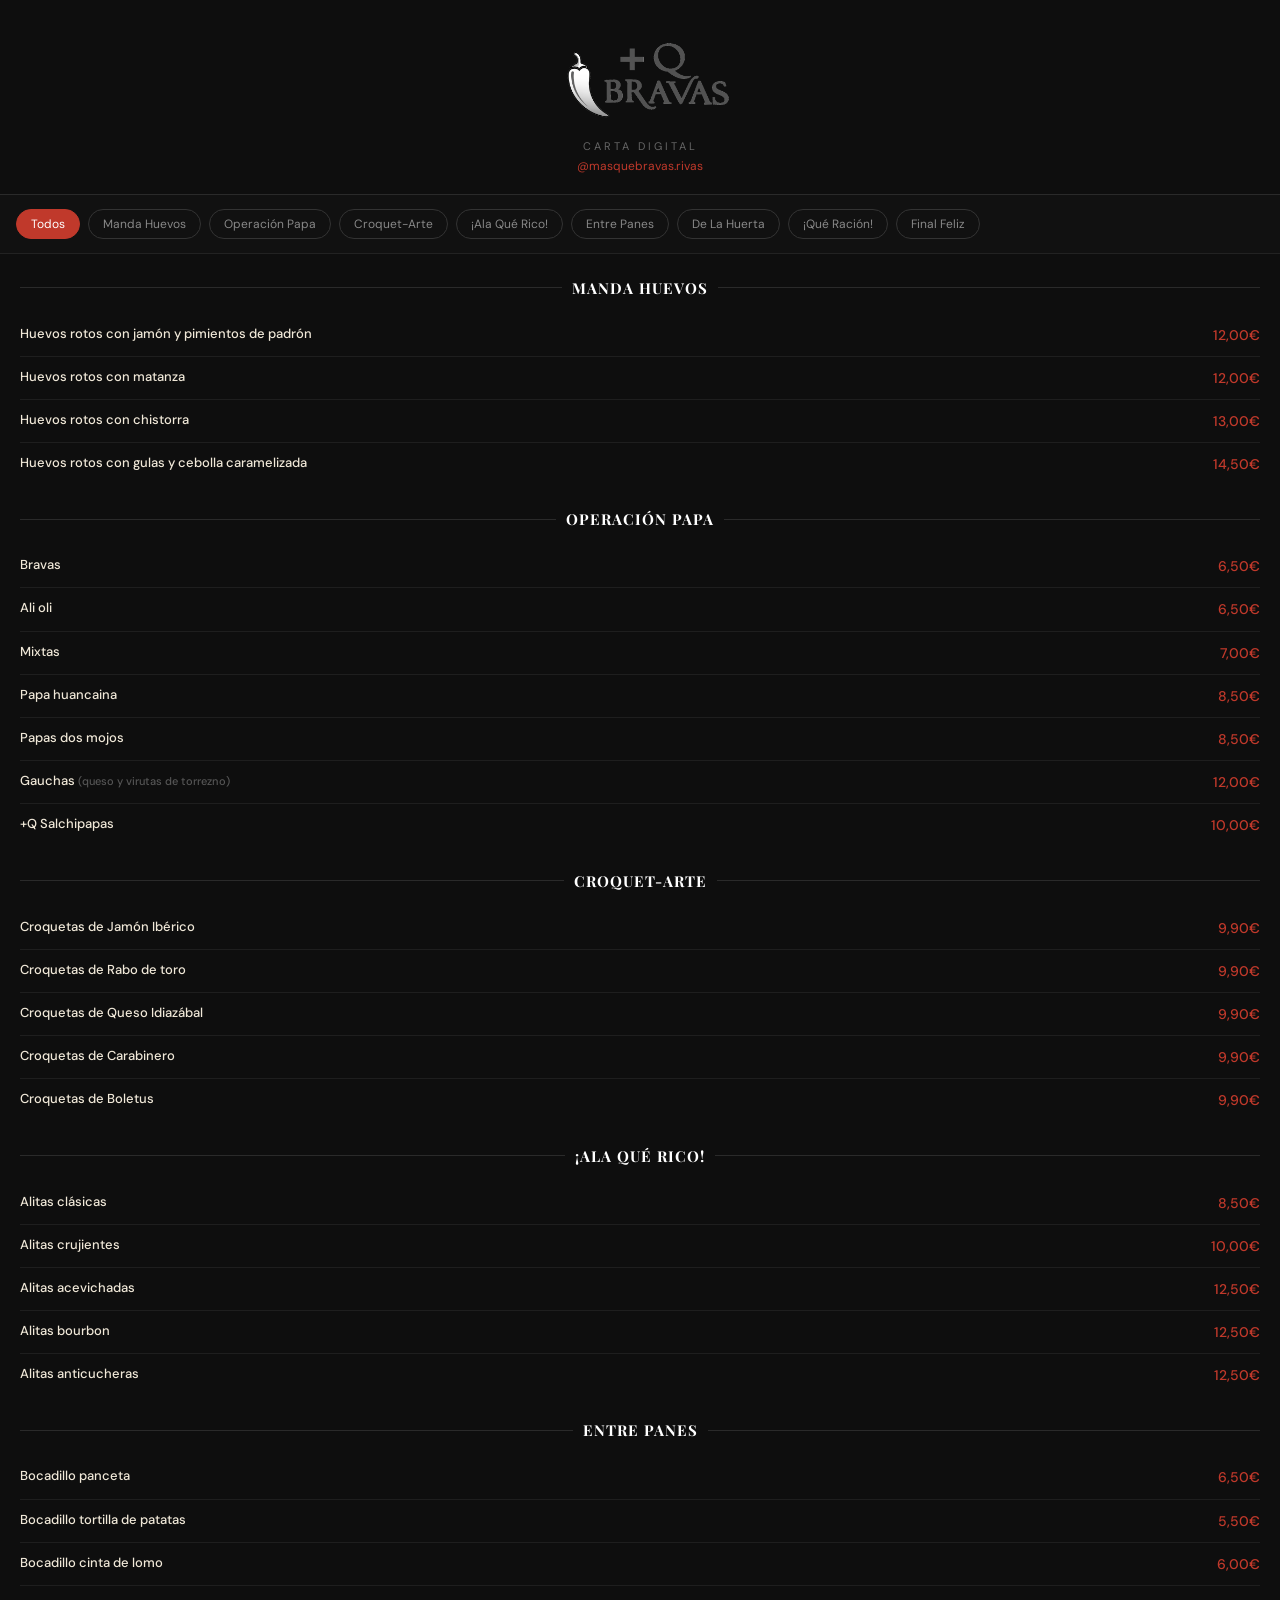
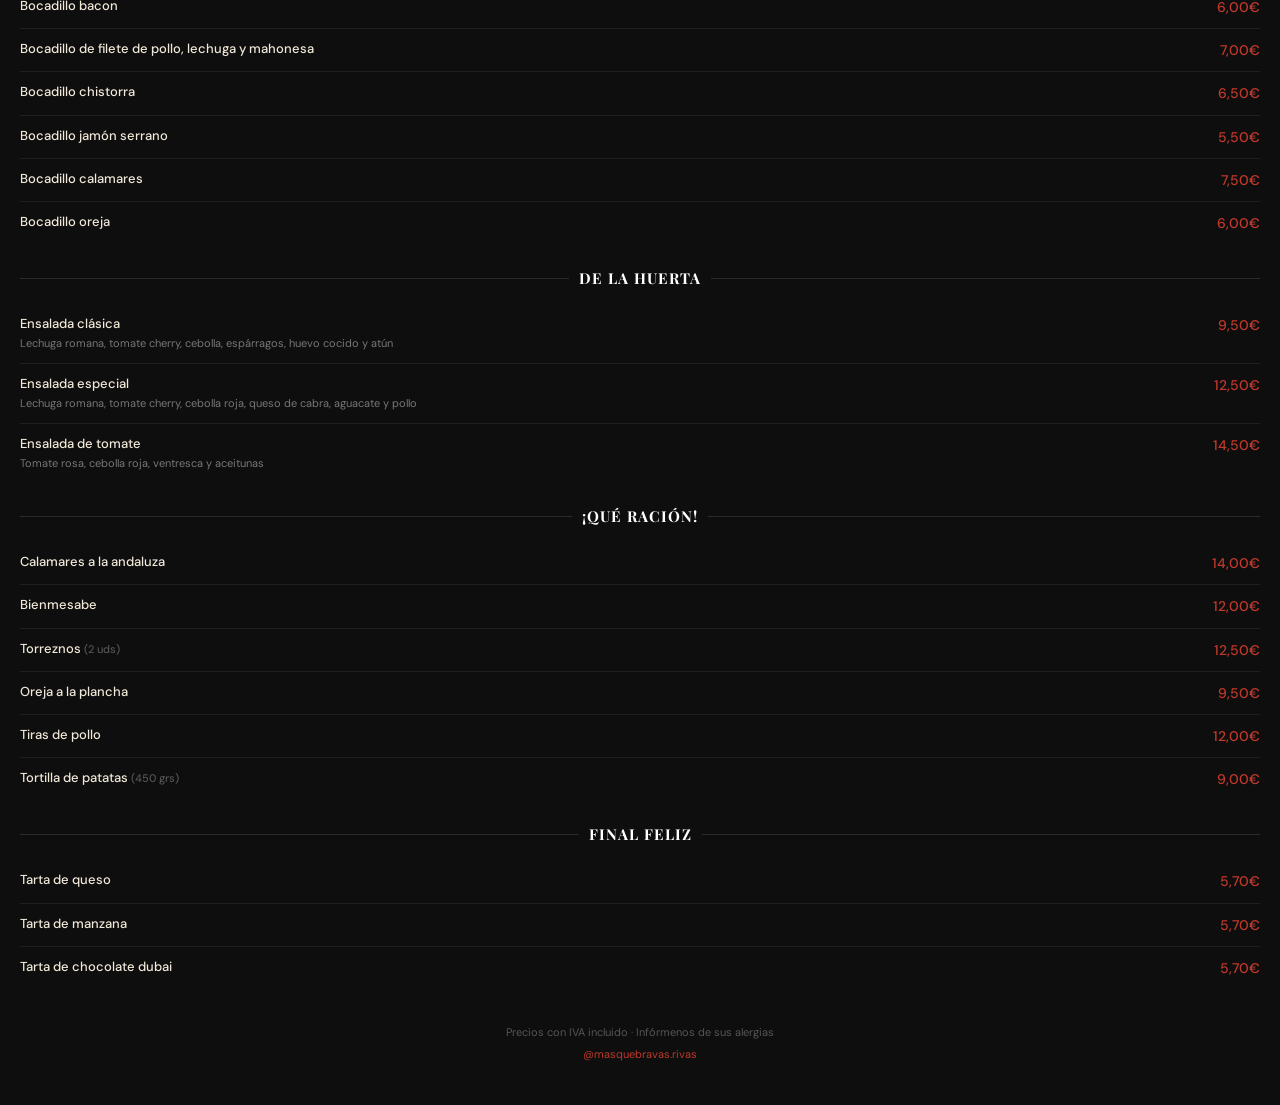
==== index.html @ db060e9c "Rename carta-masquebravas.html to index.html" ====
<!DOCTYPE html>
<html lang="es">
<head>
  <meta charset="UTF-8" />
  <meta name="viewport" content="width=device-width, initial-scale=1.0" />
  <title>+Q Bravas · Carta</title>
  <link rel="preconnect" href="https://fonts.googleapis.com">
  <link href="https://fonts.googleapis.com/css2?family=Playfair+Display:wght@400;700&family=DM+Sans:wght@300;400;500&display=swap" rel="stylesheet">
  <link rel="stylesheet" href="style.css" />
</head>
<body>

  <div class="hero">
    <div class="hero-logo">
      <img class="image" src="./media/logo/logo.png" alt="Logo +Q Bravas" />
    </div>
    <div class="hero-sub">Carta digital</div>
    <a class="hero-ig" href="https://instagram.com/masquebravas.rivas">@masquebravas.rivas</a>
  </div>

  <div class="cats" id="category-filters">
    <button class="cat-btn active" onclick="filterMenu('todos', this)">Todos</button>
    <button class="cat-btn" onclick="filterMenu('huevos', this)">Manda Huevos</button>
    <button class="cat-btn" onclick="filterMenu('papas', this)">Operación Papa</button>
    <button class="cat-btn" onclick="filterMenu('croquetas', this)">Croquet-Arte</button>
    <button class="cat-btn" onclick="filterMenu('alas', this)">¡Ala Qué Rico!</button>
    <button class="cat-btn" onclick="filterMenu('panes', this)">Entre Panes</button>
    <button class="cat-btn" onclick="filterMenu('huerta', this)">De La Huerta</button>
    <button class="cat-btn" onclick="filterMenu('racion', this)">¡Qué Ración!</button>
    <button class="cat-btn" onclick="filterMenu('postres', this)">Final Feliz</button>
  </div>

  <div id="menu-container">
    </div>

  <div class="footer">
    Precios con IVA incluido · Infórmenos de sus alergias<br>
    <a href="https://instagram.com/masquebravas.rivas">@masquebravas.rivas</a>
  </div>

  <script src="index.js"></script>
</body>
</html>
---- style.css ----
/* Globales */
* { 
  box-sizing: border-box; 
  margin: 0; 
  padding: 0; 
}

body {
  font-family: 'DM Sans', sans-serif;
  background: #0e0e0e;
  color: #f0e8d8;
  min-height: 100vh;
  padding-bottom: 2.5rem;
}

/* HERO */
.hero {
  background: #0e0e0e;
  padding: 2rem 1.5rem 1.25rem;
  text-align: center;
  border-bottom: 1px solid #2a2a2a;

  .hero-logo {
    font-family: 'Playfair Display', serif;
    font-size: 36px;
    font-weight: 700;
    color: #fff;
    letter-spacing: 1px;
    line-height: 1;
    width: 100%;

    .image {
      width: 100%;
      max-width: 200px;
      object-fit: cover;
      object-position: center;
    }
  }

  .hero-chili { color: #c0392b; }

  .hero-sub {
    font-size: 11px;
    color: #666;
    letter-spacing: 3px;
    text-transform: uppercase;
    margin-top: 8px;
  }

  .hero-ig {
    font-size: 12px;
    color: #c0392b;
    margin-top: 5px;
    text-decoration: none;
    display: block;
  }
}

/* FILTROS */
.cats {
  display: flex;
  gap: 8px;
  overflow-x: auto;
  padding: .85rem 1rem;
  scrollbar-width: none;
  background: #111;
  border-bottom: 1px solid #222;
  position: sticky;
  top: 0;
  z-index: 10;

  &::-webkit-scrollbar { display: none; }

  .cat-btn {
    background: none;
    border: 1px solid #333;
    border-radius: 999px;
    padding: 6px 14px;
    font-size: 12px;
    cursor: pointer;
    white-space: nowrap;
    color: #888;
    font-family: 'DM Sans', sans-serif;
    transition: all .15s;

    &.active {
      background: #c0392b;
      color: #fff;
      border-color: #c0392b;
    }
  }
}

/* SECCIONES */
.section { 
  padding: 1.5rem 1.25rem 0; 

  .sec-head {
    display: flex;
    align-items: center;
    gap: 10px;
    margin-bottom: 1rem;

    .sec-line { flex: 1; height: 1px; background: #2a2a2a; }
    
    .sec-title {
      font-family: 'Playfair Display', serif;
      font-size: 15px;
      font-weight: 700;
      color: #fff;
      white-space: nowrap;
      text-transform: uppercase;
      letter-spacing: 1px;
    }
  }
}

/* ITEMS */
.item {
  display: flex;
  align-items: flex-start;
  gap: 10px;
  padding: 11px 0;
  border-bottom: 1px solid #1e1e1e;

  &:last-child { border-bottom: none; }

  .item-body { 
    flex: 1; 

    .item-name {
      font-size: 13px;
      font-weight: 500;
      color: #f0e8d8;
      margin-bottom: 2px;
      line-height: 1.4;
    }
    .item-desc {
      font-size: 11px;
      color: #777;
      line-height: 1.5;
    }
    .item-note {
      font-size: 11px;
      color: #555;
    }
  }

  .item-price {
    font-size: 14px;
    font-weight: 500;
    color: #c0392b;
    flex-shrink: 0;
    margin-top: 1px;
  }
}

.hidden { display: none; }

/* FOOTER */
.footer {
  text-align: center;
  padding: 2rem 1.25rem 0;
  font-size: 11px;
  color: #555;
  line-height: 2;

  a { 
    color: #c0392b; 
    text-decoration: none; 
  }
}
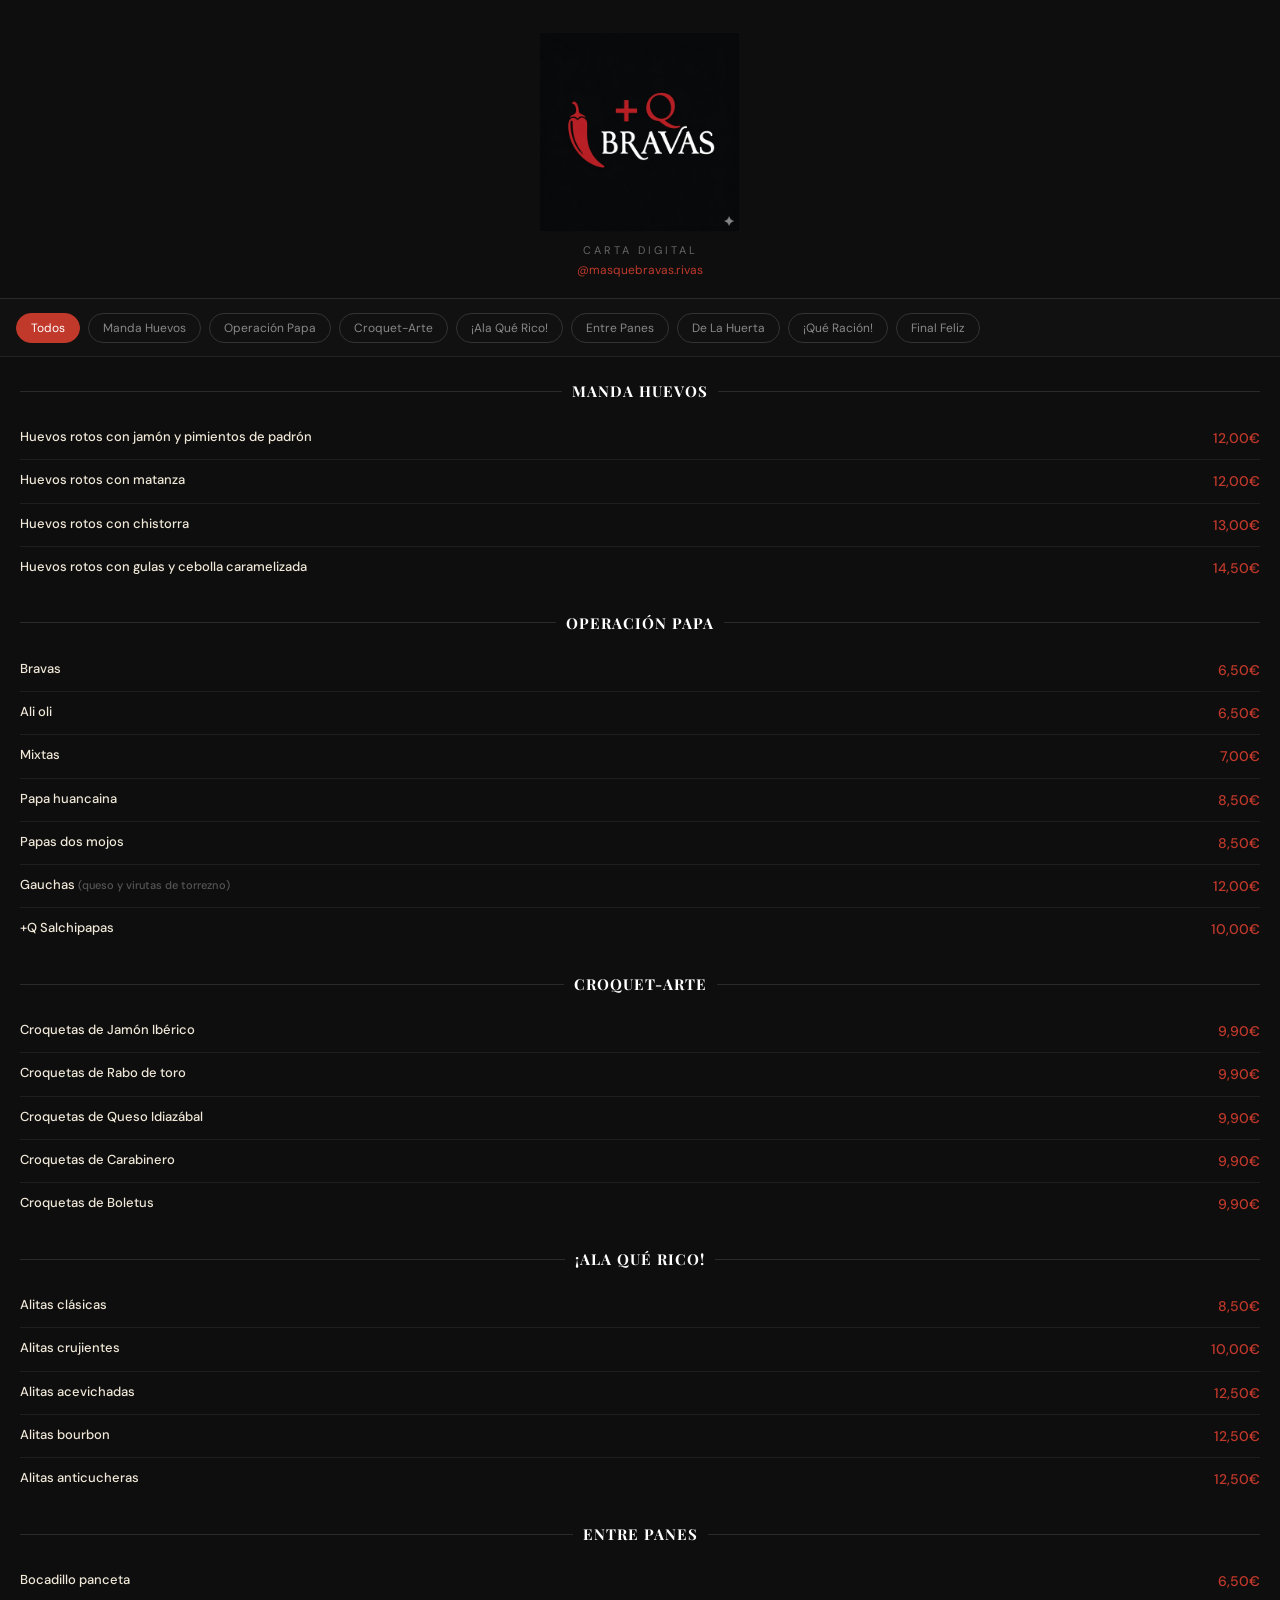
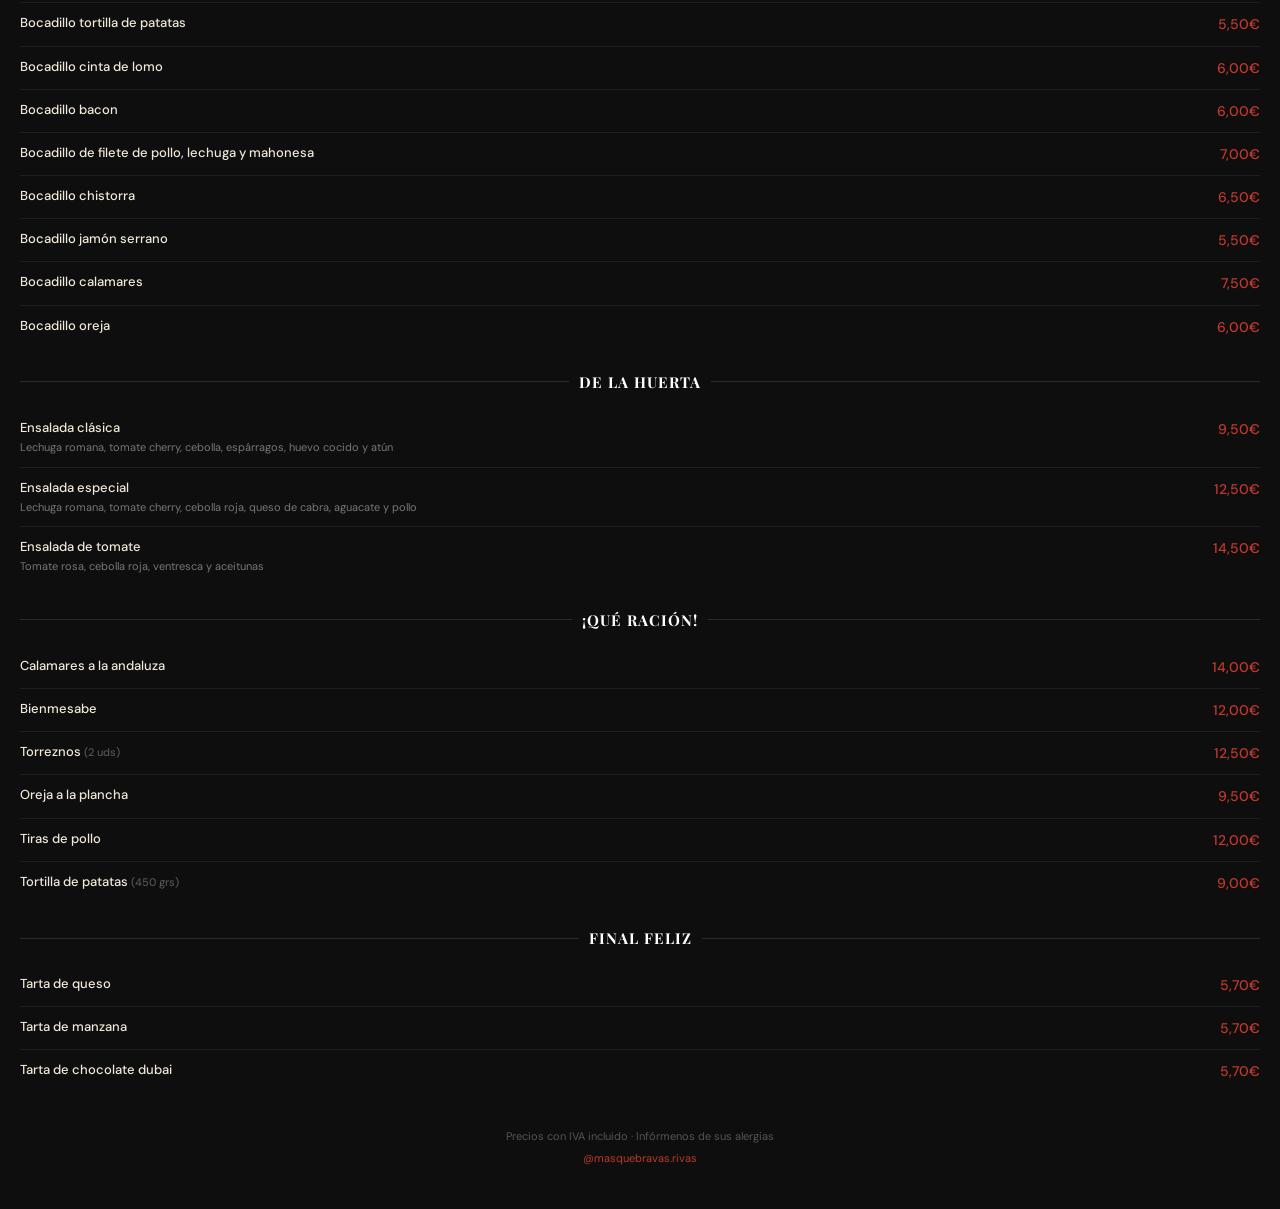
==== commit 53ab88c1: "updated logo colored" ====
--- a/index.html
+++ b/index.html
@@ -12,7 +12,7 @@
 
   <div class="hero">
     <div class="hero-logo">
-      <img class="image" src="./media/logo/logo.png" alt="Logo +Q Bravas" />
+      <img class="image" src="./media/logo/logo-colored.png" alt="Logo +Q Bravas" />
     </div>
     <div class="hero-sub">Carta digital</div>
     <a class="hero-ig" href="https://instagram.com/masquebravas.rivas">@masquebravas.rivas</a>
